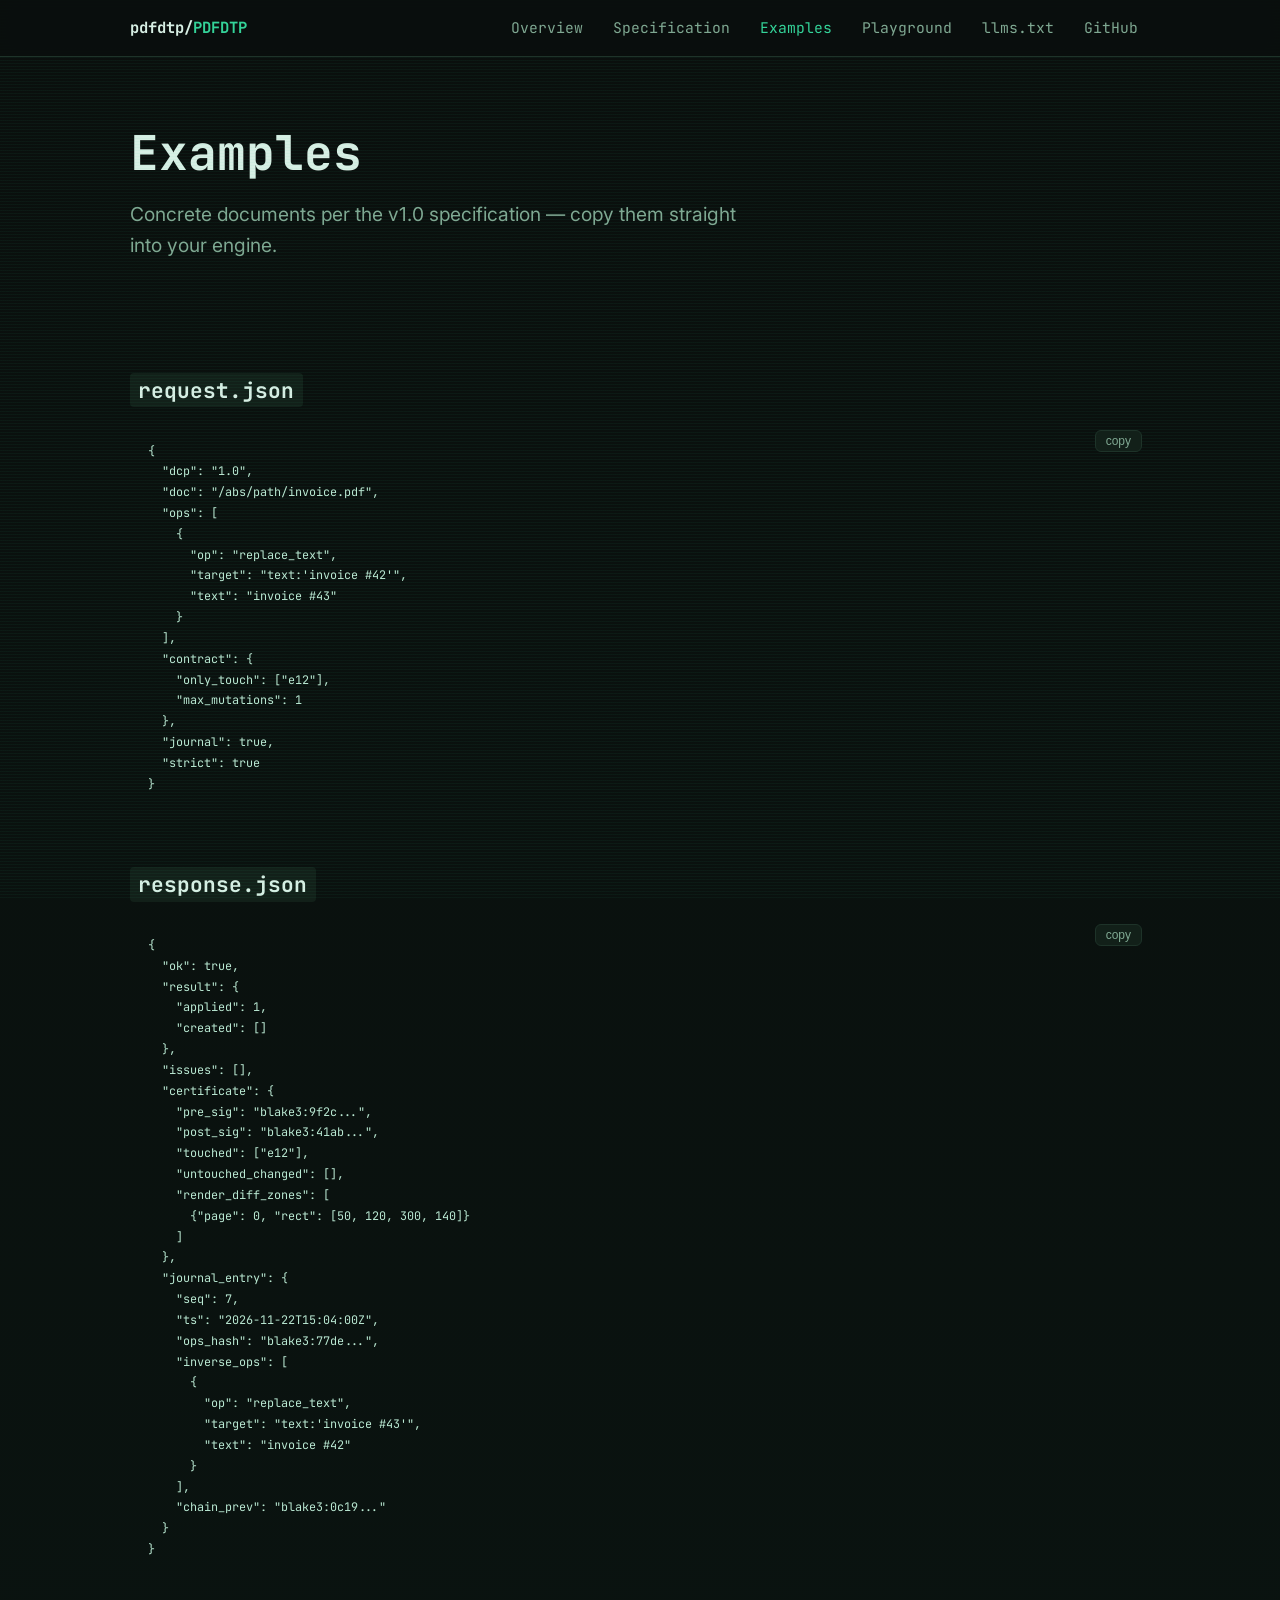
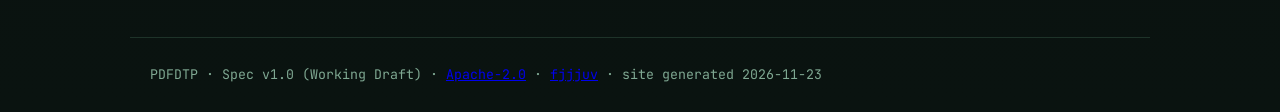
==== examples.html @ 7b794528 "site v2: transaction simulator, assets separes, identite ledger" ====
<!DOCTYPE html><html lang="en"><head>
<meta charset="utf-8"><meta name="viewport" content="width=device-width,initial-scale=1">
<title>PDFDTP — Examples</title>
<meta name="description" content="Worked examples for PDFDTP Document Transaction Protocol (PDF).">
<meta name="keywords" content="PDF, transaction protocol, certificate, journal, audit, rollback, AI agents, MCP, specification, pdfdtp">
<meta name="author" content="fjjjuv">
<meta name="robots" content="index,follow,max-image-preview:large">
<link rel="canonical" href="https://fjjjuv.github.io/pdfdtp/">
<meta property="og:type" content="article"><meta property="og:title" content="PDFDTP — Examples">
<meta property="og:description" content="Worked examples for PDFDTP Document Transaction Protocol (PDF)."><meta property="og:url" content="https://fjjjuv.github.io/pdfdtp/">
<meta name="twitter:card" content="summary"><meta name="twitter:title" content="PDFDTP — Examples">
<script type="application/ld+json">{"@context":"https://schema.org","@type":"TechArticle","headline":"Document Transaction Protocol (PDF)","description":"Worked examples for PDFDTP Document Transaction Protocol (PDF).","author":{"@type":"Person","name":"fjjjuv","url":"https://github.com/fjjjuv"},"license":"https://www.apache.org/licenses/LICENSE-2.0","codeRepository":"https://github.com/fjjjuv/pdfdtp","version":"1.0","inLanguage":"en"}</script>
<link rel="stylesheet" href="assets/style.css">
<link rel="preconnect" href="https://fonts.googleapis.com">
<link href="https://fonts.googleapis.com/css2?family=Inter:wght@400;600;700&family=JetBrains+Mono:wght@400;700&display=swap" rel="stylesheet">
</head><body>
<nav><div class="wrap"><a class="brand" href="index.html"><b>pdfdtp/</b>PDFDTP</a><div class="spacer"></div><a class="link" href="index.html">Overview</a><a class="link" href="spec.html">Specification</a><a class="link active" href="examples.html">Examples</a><a class="link" href="playground.html">Playground</a><a class="link" href="llms.txt">llms.txt</a><a class="link" href="https://github.com/fjjjuv/pdfdtp">GitHub</a><button class="burger" aria-label="menu">≡</button></div></nav>
<div class="wrap"><header class="hero"><h1>Examples</h1><p class="lede">Concrete documents per the v1.0 specification — copy them straight into your engine.</p></header>
<h2><code>request.json</code></h2><pre><code class="language-json">{
  "dcp": "1.0",
  "doc": "/abs/path/invoice.pdf",
  "ops": [
    {
      "op": "replace_text",
      "target": "text:'invoice #42'",
      "text": "invoice #43"
    }
  ],
  "contract": {
    "only_touch": ["e12"],
    "max_mutations": 1
  },
  "journal": true,
  "strict": true
}
</code></pre><h2><code>response.json</code></h2><pre><code class="language-json">{
  "ok": true,
  "result": {
    "applied": 1,
    "created": []
  },
  "issues": [],
  "certificate": {
    "pre_sig": "blake3:9f2c...",
    "post_sig": "blake3:41ab...",
    "touched": ["e12"],
    "untouched_changed": [],
    "render_diff_zones": [
      {"page": 0, "rect": [50, 120, 300, 140]}
    ]
  },
  "journal_entry": {
    "seq": 7,
    "ts": "2026-11-22T15:04:00Z",
    "ops_hash": "blake3:77de...",
    "inverse_ops": [
      {
        "op": "replace_text",
        "target": "text:'invoice #43'",
        "text": "invoice #42"
      }
    ],
    "chain_prev": "blake3:0c19..."
  }
}
</code></pre>
<footer><div class="wrap">PDFDTP · Spec v1.0 (Working Draft) · <a href="https://github.com/fjjjuv/pdfdtp/blob/main/LICENSE">Apache-2.0</a> · <a href="https://github.com/fjjjuv">fjjjuv</a> · site generated 2026-11-23</div></footer>
<script src="assets/main.js"></script></body></html>
---- assets/style.css ----
:root{
  --bg:#0a0f0d; --card:#0f1a16; --bd:#1e3329; --fg:#d7efe4; --mut:#7fa892;
  --acc:#34d399; --acc2:#fbbf24; --err:#f87171;
  --mono:'JetBrains Mono',ui-monospace,SFMono-Regular,Menlo,Consolas,monospace;
}
*{box-sizing:border-box}
body{margin:0;font:15.5px/1.65 'Inter',-apple-system,Segoe UI,Roboto,sans-serif;color:var(--fg);
  background:linear-gradient(180deg,#0a0f0d 0%,#0a1310 100%)}
body::before{content:"";position:fixed;inset:0;pointer-events:none;opacity:.05;
  background:repeating-linear-gradient(0deg,transparent 0 2px,#34d399 2px 3px)}
.wrap{max-width:1060px;margin:0 auto;padding:0 20px}
nav{position:sticky;top:0;z-index:50;background:rgba(10,15,13,.85);backdrop-filter:blur(10px);border-bottom:1px solid var(--bd)}
nav .wrap{display:flex;align-items:center;gap:6px;height:56px}
.brand{font-family:var(--mono);font-weight:700;color:var(--acc);text-decoration:none}
.brand b{color:var(--fg)}
nav a.link{color:var(--mut);text-decoration:none;padding:6px 12px;border-radius:6px;font-size:.92rem;font-family:var(--mono)}
nav a.link:hover{color:var(--acc)}nav a.link.active{color:var(--acc)}
.spacer{flex:1}
.burger{display:none;background:none;border:1px solid var(--bd);border-radius:6px;color:var(--fg);font-size:1.2rem;padding:4px 10px;cursor:pointer}
.hero{padding:60px 0 36px}
.prompt{font-family:var(--mono);color:var(--acc);font-size:.85rem;margin-bottom:10px}
.badge{display:inline-block;font-family:var(--mono);font-size:.75rem;color:var(--acc2);border:1px solid var(--acc2);border-radius:4px;padding:3px 10px;margin-bottom:14px}
h1{font-size:clamp(2rem,5vw,3rem);line-height:1.1;margin:.2em 0;font-family:var(--mono)}
h1 .acc{color:var(--acc)}
.lede{color:var(--mut);font-size:clamp(1rem,2.4vw,1.2rem);max-width:640px}
.cta{display:flex;gap:12px;margin-top:24px;flex-wrap:wrap}
.btn{display:inline-block;padding:10px 20px;border-radius:6px;text-decoration:none;font-family:var(--mono);font-weight:600;font-size:.9rem;transition:.15s}
.btn.pri{background:var(--acc);color:#04140d}
.btn.sec{border:1px solid var(--bd);color:var(--acc)}
.btn:hover{transform:translateY(-2px)}
.grid{display:grid;gap:14px;grid-template-columns:repeat(auto-fit,minmax(250px,1fr))}
.card{background:var(--card);border:1px solid var(--bd);border-radius:10px;padding:18px}
.card h3{margin:0 0 8px;font-size:.98rem;color:var(--acc);font-family:var(--mono)}
.card p{margin:0;color:var(--mut);font-size:.92rem}
.term{background:#060b09;border:1px solid var(--bd);border-radius:10px;overflow:hidden;margin:20px 0}
.term .bar{display:flex;align-items:center;gap:6px;padding:9px 14px;background:#0c1512;border-bottom:1px solid var(--bd);font-family:var(--mono);font-size:.75rem;color:var(--mut)}
.term .dot{width:10px;height:10px;border-radius:50%}
pre{margin:0;padding:18px;overflow:auto;font-size:.84rem;line-height:1.55;color:#b9e8d2}
code,pre{font-family:var(--mono)}
code{background:#122019;padding:.15em .4em;border-radius:4px;font-size:.88em}
pre code{background:none;padding:0}
h2{font-size:1.5rem;margin:2.2em 0 .5em;font-family:var(--mono)}
.mut{color:var(--mut)}
.tblwrap{overflow-x:auto}
table{border-collapse:collapse;width:100%;font-size:.9rem}
td,th{border:1px solid var(--bd);padding:8px 12px;text-align:left;vertical:top}
th{background:#0c1512;color:var(--acc);font-family:var(--mono)}
footer{margin-top:60px;border-top:1px solid var(--bd);padding:26px 0;color:var(--mut);font-size:.83rem;font-family:var(--mono)}
.layout{display:grid;grid-template-columns:230px 1fr;gap:40px;padding-top:30px}
.toc{position:sticky;top:76px;align-self:start;max-height:calc(100vh - 96px);overflow:auto;font-size:.83rem;font-family:var(--mono)}
.toc a{display:block;color:var(--mut);text-decoration:none;padding:4px 10px;border-left:2px solid var(--bd)}
.toc a.on{color:var(--acc);border-left-color:var(--acc)}
.toc a.l3{padding-left:24px;font-size:.8rem}
article h2{border-bottom:1px solid var(--bd);padding-bottom:.3rem}
article a{color:var(--acc)}
.copy{position:relative}
.copy button{position:absolute;top:8px;right:8px;background:#122019;border:1px solid var(--bd);color:var(--mut);border-radius:6px;padding:3px 10px;font-size:.75rem;cursor:pointer}
.copy button:hover{color:var(--fg)}
.flow{display:flex;flex-direction:column;gap:10px;margin:22px 0}
.fstep{display:flex;align-items:center;gap:14px;border:1px solid var(--bd);border-radius:8px;padding:12px 16px;transition:.35s;opacity:.45}
.fstep .n{font-family:var(--mono);color:var(--mut);font-size:.8rem;min-width:26px}
.fstep.on{opacity:1;border-color:var(--acc);box-shadow:0 0 16px #34d39922}
.fstep.on .n{color:var(--acc)}
.cert{border:1px solid var(--acc);border-radius:10px;padding:16px;margin-top:16px;display:none}
.cert.show{display:block;animation:pop .4s}
@keyframes pop{from{opacity:0;transform:translateY(8px)}to{opacity:1}}
button.run{background:var(--acc);border:none;color:#04140d;font-family:var(--mono);font-weight:700;padding:12px 24px;border-radius:6px;cursor:pointer;font-size:.95rem}
button.run:disabled{opacity:.5;cursor:default}
@media (max-width:820px){
  .layout{grid-template-columns:1fr}
  .toc{position:static;max-height:none}
  nav a.link{display:none}
  nav.open .wrap{flex-wrap:wrap;padding:8px 0;height:auto}
  nav.open a.link{display:block;width:100%}
  .burger{display:block}
}
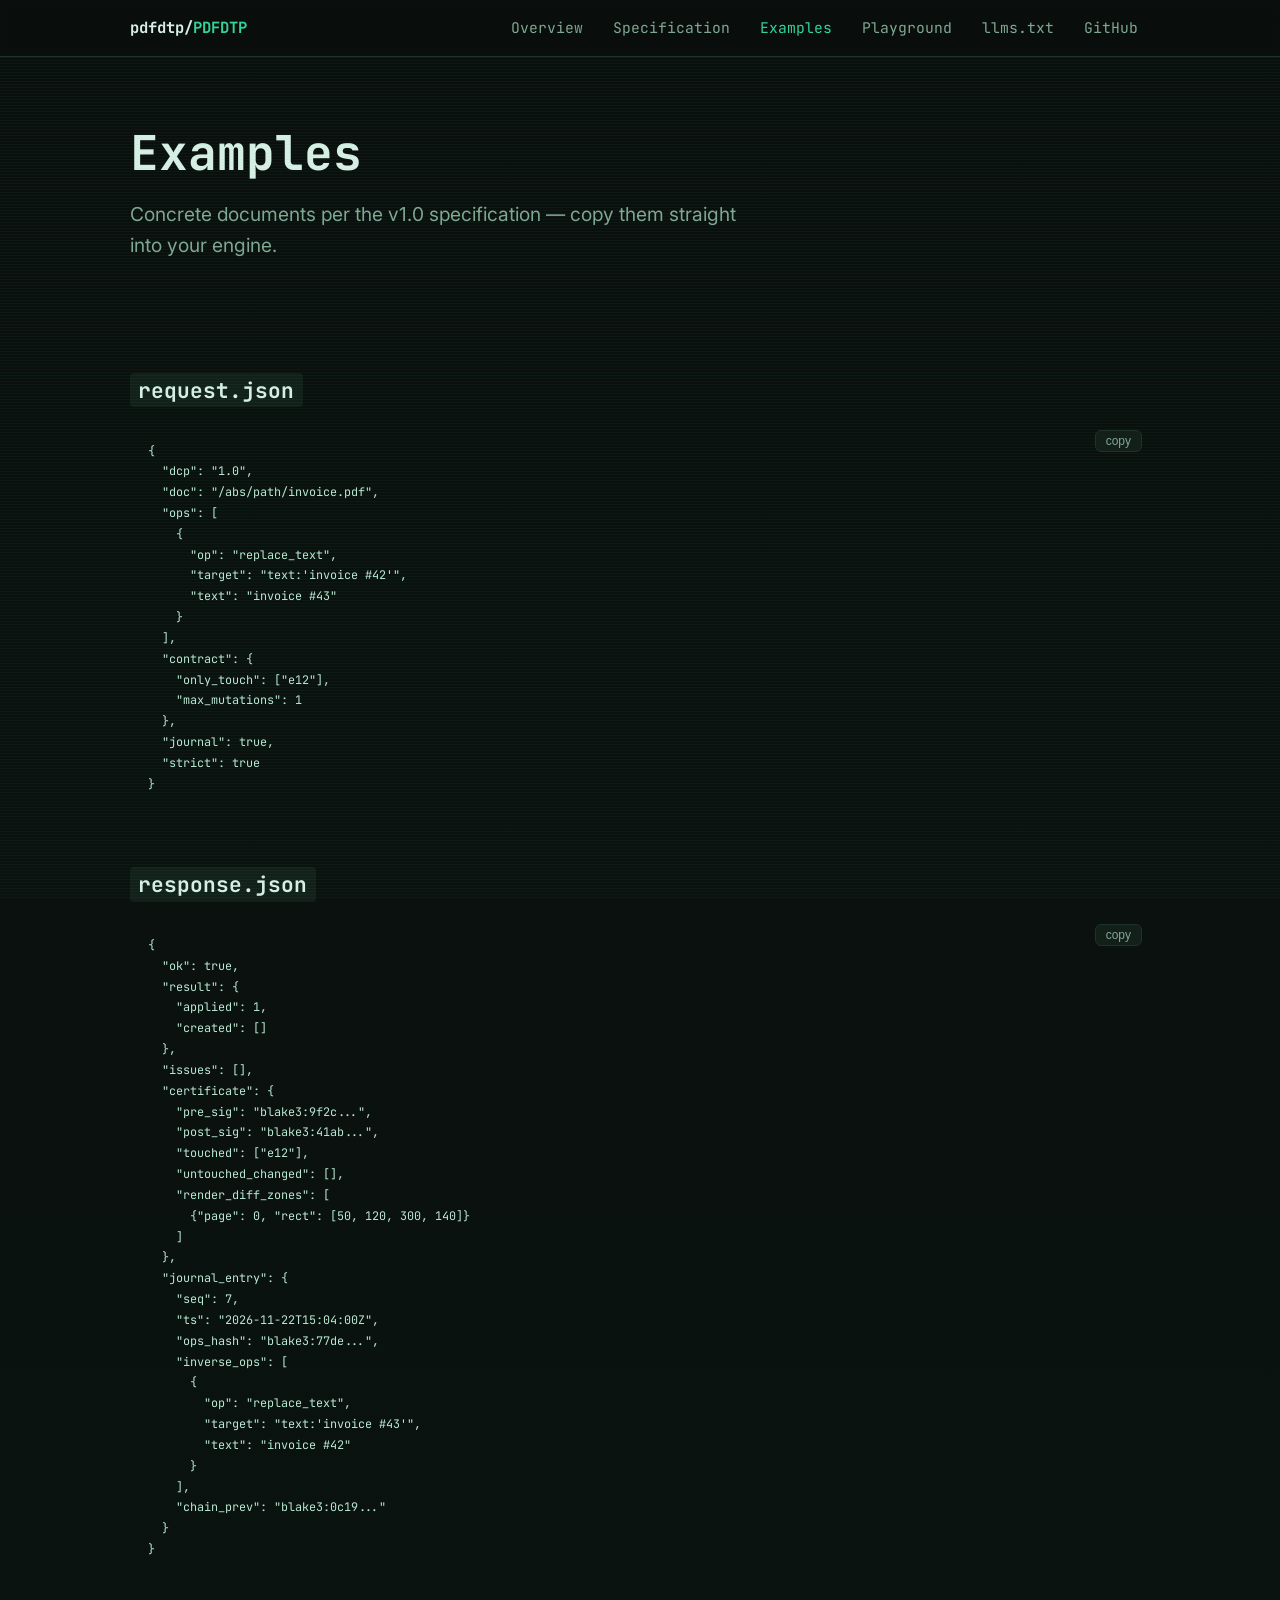
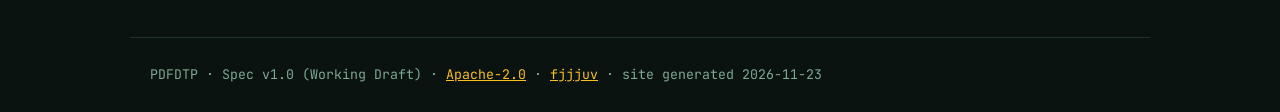
==== commit 00418cc0: "fix: JSON visible sur pdfad (fond sombre), steps lisibles, favicons" ====
--- a/examples.html
+++ b/examples.html
@@ -1,5 +1,6 @@
 <!DOCTYPE html><html lang="en"><head>
 <meta charset="utf-8"><meta name="viewport" content="width=device-width,initial-scale=1">
+<link rel="icon" href="data:image/svg+xml,%3Csvg xmlns='http://www.w3.org/2000/svg' viewBox='0 0 32 32'%3E%3Crect width='32' height='32' rx='7' fill='%2334d399'/%3E%3Ctext x='16' y='22' font-family='monospace' font-size='17' font-weight='bold' text-anchor='middle' fill='%230a0f14'%3EP%3C/text%3E%3C/svg%3E">
 <title>PDFDTP — Examples</title>
 <meta name="description" content="Worked examples for PDFDTP Document Transaction Protocol (PDF).">
 <meta name="keywords" content="PDF, transaction protocol, certificate, journal, audit, rollback, AI agents, MCP, specification, pdfdtp">
--- a/assets/style.css
+++ b/assets/style.css
@@ -9,6 +9,7 @@
   background:linear-gradient(180deg,#0a0f0d 0%,#0a1310 100%)}
 body::before{content:"";position:fixed;inset:0;pointer-events:none;opacity:.05;
   background:repeating-linear-gradient(0deg,transparent 0 2px,#34d399 2px 3px)}
+a{color:var(--acc2)}a:visited{color:#f59e0b}a:hover{filter:brightness(1.2)}
 .wrap{max-width:1060px;margin:0 auto;padding:0 20px}
 nav{position:sticky;top:0;z-index:50;background:rgba(10,15,13,.85);backdrop-filter:blur(10px);border-bottom:1px solid var(--bd)}
 nav .wrap{display:flex;align-items:center;gap:6px;height:56px}
@@ -53,12 +54,12 @@
 .toc a.on{color:var(--acc);border-left-color:var(--acc)}
 .toc a.l3{padding-left:24px;font-size:.8rem}
 article h2{border-bottom:1px solid var(--bd);padding-bottom:.3rem}
-article a{color:var(--acc)}
+article a{color:var(--acc2)}
 .copy{position:relative}
 .copy button{position:absolute;top:8px;right:8px;background:#122019;border:1px solid var(--bd);color:var(--mut);border-radius:6px;padding:3px 10px;font-size:.75rem;cursor:pointer}
 .copy button:hover{color:var(--fg)}
 .flow{display:flex;flex-direction:column;gap:10px;margin:22px 0}
-.fstep{display:flex;align-items:center;gap:14px;border:1px solid var(--bd);border-radius:8px;padding:12px 16px;transition:.35s;opacity:.45}
+.fstep{display:flex;align-items:center;gap:14px;border:1px solid var(--bd);border-radius:8px;padding:12px 16px;transition:.35s;opacity:.75}
 .fstep .n{font-family:var(--mono);color:var(--mut);font-size:.8rem;min-width:26px}
 .fstep.on{opacity:1;border-color:var(--acc);box-shadow:0 0 16px #34d39922}
 .fstep.on .n{color:var(--acc)}
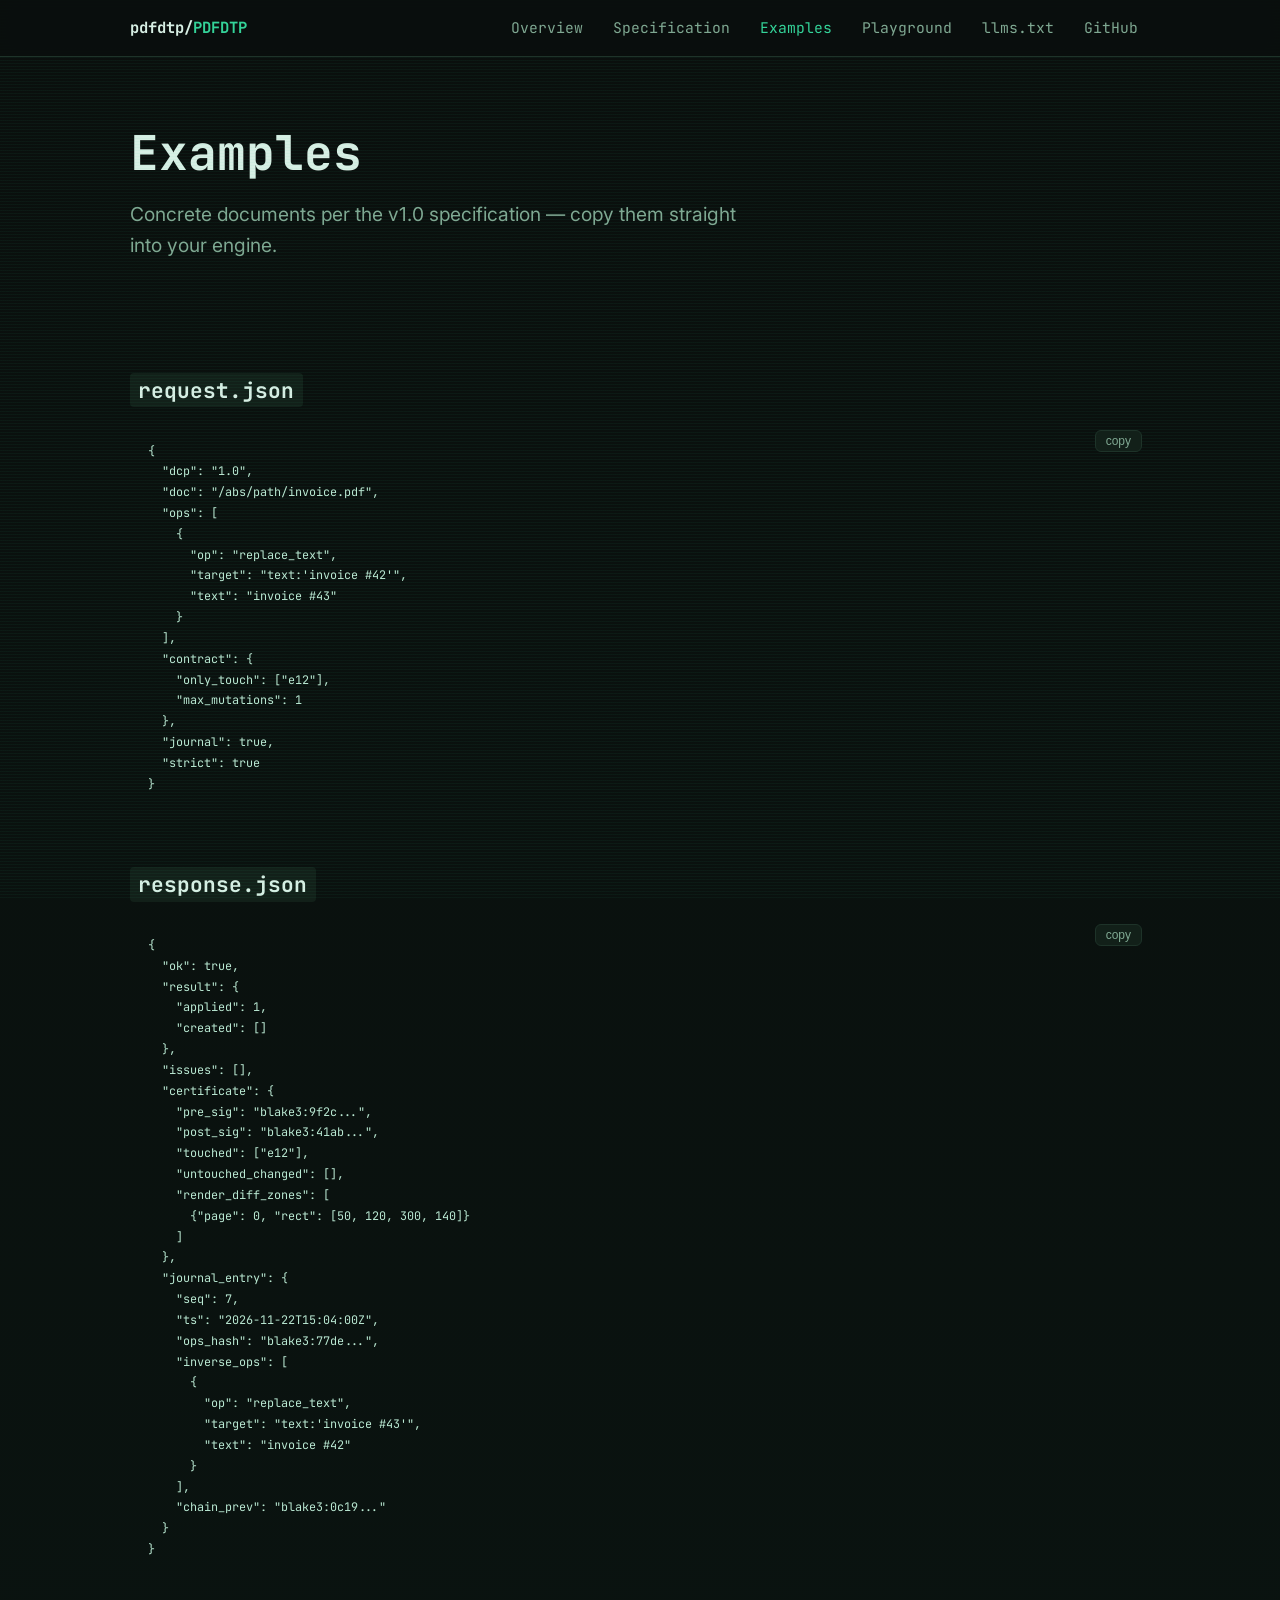
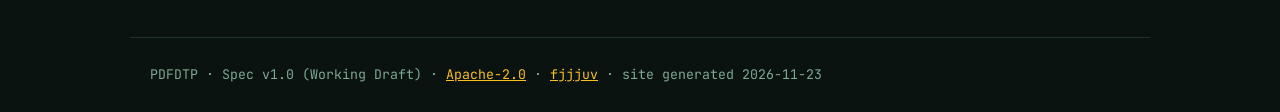
==== commit 9cb290a6: "cache-bust style.css?v=3" ====
--- a/examples.html
+++ b/examples.html
@@ -11,7 +11,7 @@
 <meta property="og:description" content="Worked examples for PDFDTP Document Transaction Protocol (PDF)."><meta property="og:url" content="https://fjjjuv.github.io/pdfdtp/">
 <meta name="twitter:card" content="summary"><meta name="twitter:title" content="PDFDTP — Examples">
 <script type="application/ld+json">{"@context":"https://schema.org","@type":"TechArticle","headline":"Document Transaction Protocol (PDF)","description":"Worked examples for PDFDTP Document Transaction Protocol (PDF).","author":{"@type":"Person","name":"fjjjuv","url":"https://github.com/fjjjuv"},"license":"https://www.apache.org/licenses/LICENSE-2.0","codeRepository":"https://github.com/fjjjuv/pdfdtp","version":"1.0","inLanguage":"en"}</script>
-<link rel="stylesheet" href="assets/style.css">
+<link rel="stylesheet" href="assets/style.css?v=3">
 <link rel="preconnect" href="https://fonts.googleapis.com">
 <link href="https://fonts.googleapis.com/css2?family=Inter:wght@400;600;700&family=JetBrains+Mono:wght@400;700&display=swap" rel="stylesheet">
 </head><body>
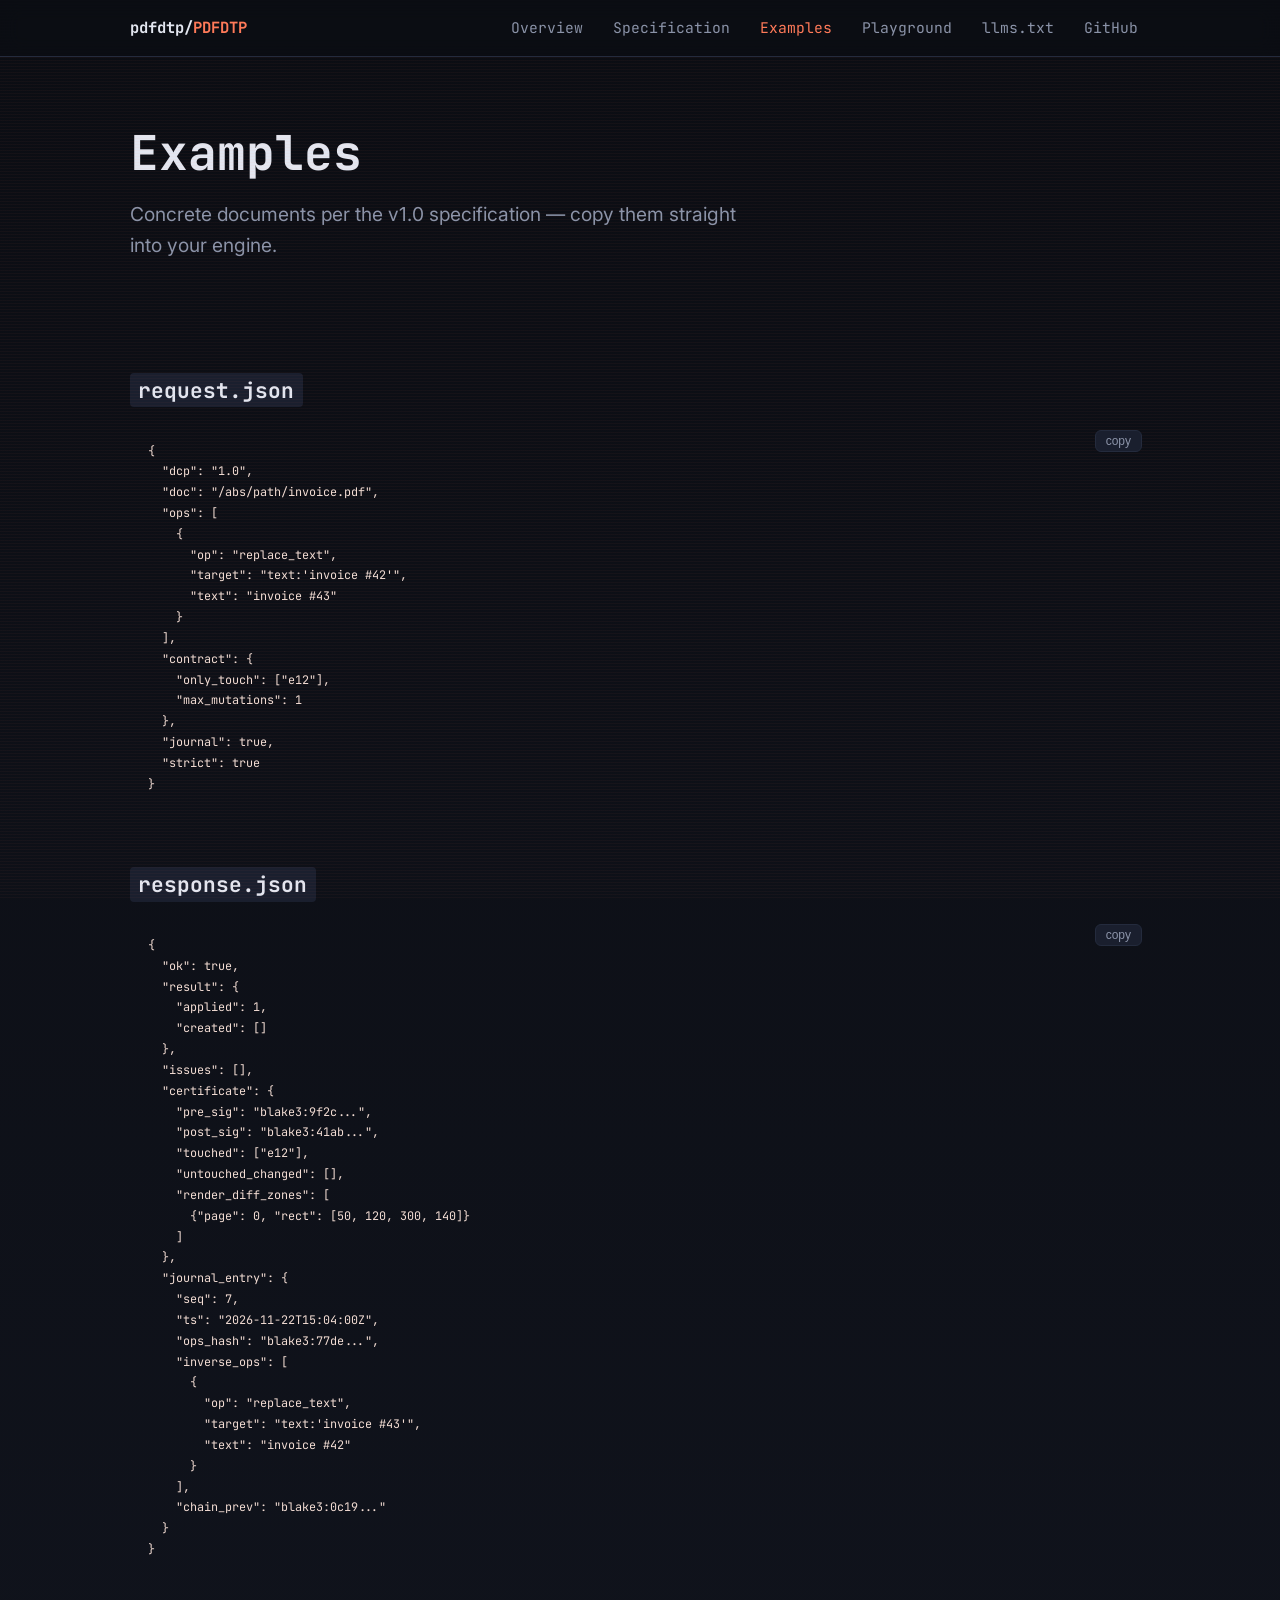
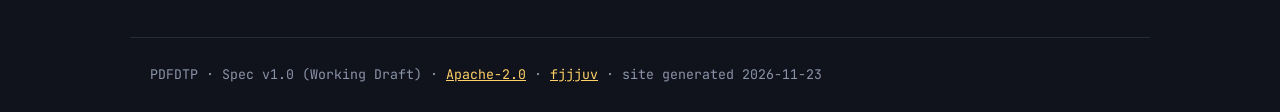
==== commit b245b9aa: "Restyle site: slate + coral theme" ====
--- a/examples.html
+++ b/examples.html
@@ -1,6 +1,6 @@
 <!DOCTYPE html><html lang="en"><head>
 <meta charset="utf-8"><meta name="viewport" content="width=device-width,initial-scale=1">
-<link rel="icon" href="data:image/svg+xml,%3Csvg xmlns='http://www.w3.org/2000/svg' viewBox='0 0 32 32'%3E%3Crect width='32' height='32' rx='7' fill='%2334d399'/%3E%3Ctext x='16' y='22' font-family='monospace' font-size='17' font-weight='bold' text-anchor='middle' fill='%230a0f14'%3EP%3C/text%3E%3C/svg%3E">
+<link rel="icon" href="data:image/svg+xml,%3Csvg xmlns='http://www.w3.org/2000/svg' viewBox='0 0 32 32'%3E%3Crect width='32' height='32' rx='7' fill='%23ff7a59'/%3E%3Ctext x='16' y='22' font-family='monospace' font-size='17' font-weight='bold' text-anchor='middle' fill='%230a0f14'%3EP%3C/text%3E%3C/svg%3E">
 <title>PDFDTP — Examples</title>
 <meta name="description" content="Worked examples for PDFDTP Document Transaction Protocol (PDF).">
 <meta name="keywords" content="PDF, transaction protocol, certificate, journal, audit, rollback, AI agents, MCP, specification, pdfdtp">
@@ -11,7 +11,7 @@
 <meta property="og:description" content="Worked examples for PDFDTP Document Transaction Protocol (PDF)."><meta property="og:url" content="https://fjjjuv.github.io/pdfdtp/">
 <meta name="twitter:card" content="summary"><meta name="twitter:title" content="PDFDTP — Examples">
 <script type="application/ld+json">{"@context":"https://schema.org","@type":"TechArticle","headline":"Document Transaction Protocol (PDF)","description":"Worked examples for PDFDTP Document Transaction Protocol (PDF).","author":{"@type":"Person","name":"fjjjuv","url":"https://github.com/fjjjuv"},"license":"https://www.apache.org/licenses/LICENSE-2.0","codeRepository":"https://github.com/fjjjuv/pdfdtp","version":"1.0","inLanguage":"en"}</script>
-<link rel="stylesheet" href="assets/style.css?v=3">
+<link rel="stylesheet" href="assets/style.css?v=4">
 <link rel="preconnect" href="https://fonts.googleapis.com">
 <link href="https://fonts.googleapis.com/css2?family=Inter:wght@400;600;700&family=JetBrains+Mono:wght@400;700&display=swap" rel="stylesheet">
 </head><body>
--- a/assets/style.css
+++ b/assets/style.css
@@ -1,17 +1,17 @@
 
 :root{
-  --bg:#0a0f0d; --card:#0f1a16; --bd:#1e3329; --fg:#d7efe4; --mut:#7fa892;
-  --acc:#34d399; --acc2:#fbbf24; --err:#f87171;
+  --bg:#0b0d13; --card:#12151f; --bd:#242b3d; --fg:#e3e6f0; --mut:#8b93a8;
+  --acc:#ff7a59; --acc2:#ffd166; --err:#f87171;
   --mono:'JetBrains Mono',ui-monospace,SFMono-Regular,Menlo,Consolas,monospace;
 }
 *{box-sizing:border-box}
 body{margin:0;font:15.5px/1.65 'Inter',-apple-system,Segoe UI,Roboto,sans-serif;color:var(--fg);
-  background:linear-gradient(180deg,#0a0f0d 0%,#0a1310 100%)}
-body::before{content:"";position:fixed;inset:0;pointer-events:none;opacity:.05;
-  background:repeating-linear-gradient(0deg,transparent 0 2px,#34d399 2px 3px)}
-a{color:var(--acc2)}a:visited{color:#f59e0b}a:hover{filter:brightness(1.2)}
+  background:linear-gradient(180deg,#0b0d13 0%,#10131c 100%)}
+body::before{content:"";position:fixed;inset:0;pointer-events:none;opacity:.04;
+  background:repeating-linear-gradient(0deg,transparent 0 2px,#ff7a59 2px 3px)}
+a{color:var(--acc2)}a:visited{color:#eab308}a:hover{filter:brightness(1.15)}
 .wrap{max-width:1060px;margin:0 auto;padding:0 20px}
-nav{position:sticky;top:0;z-index:50;background:rgba(10,15,13,.85);backdrop-filter:blur(10px);border-bottom:1px solid var(--bd)}
+nav{position:sticky;top:0;z-index:50;background:rgba(11,13,19,.85);backdrop-filter:blur(10px);border-bottom:1px solid var(--bd)}
 nav .wrap{display:flex;align-items:center;gap:6px;height:56px}
 .brand{font-family:var(--mono);font-weight:700;color:var(--acc);text-decoration:none}
 .brand b{color:var(--fg)}
@@ -27,26 +27,26 @@
 .lede{color:var(--mut);font-size:clamp(1rem,2.4vw,1.2rem);max-width:640px}
 .cta{display:flex;gap:12px;margin-top:24px;flex-wrap:wrap}
 .btn{display:inline-block;padding:10px 20px;border-radius:6px;text-decoration:none;font-family:var(--mono);font-weight:600;font-size:.9rem;transition:.15s}
-.btn.pri{background:var(--acc);color:#04140d}
+.btn.pri{background:var(--acc);color:#1a0d08}
 .btn.sec{border:1px solid var(--bd);color:var(--acc)}
 .btn:hover{transform:translateY(-2px)}
 .grid{display:grid;gap:14px;grid-template-columns:repeat(auto-fit,minmax(250px,1fr))}
 .card{background:var(--card);border:1px solid var(--bd);border-radius:10px;padding:18px}
 .card h3{margin:0 0 8px;font-size:.98rem;color:var(--acc);font-family:var(--mono)}
 .card p{margin:0;color:var(--mut);font-size:.92rem}
-.term{background:#060b09;border:1px solid var(--bd);border-radius:10px;overflow:hidden;margin:20px 0}
-.term .bar{display:flex;align-items:center;gap:6px;padding:9px 14px;background:#0c1512;border-bottom:1px solid var(--bd);font-family:var(--mono);font-size:.75rem;color:var(--mut)}
+.term{background:#07090f;border:1px solid var(--bd);border-radius:10px;overflow:hidden;margin:20px 0}
+.term .bar{display:flex;align-items:center;gap:6px;padding:9px 14px;background:#10141f;border-bottom:1px solid var(--bd);font-family:var(--mono);font-size:.75rem;color:var(--mut)}
 .term .dot{width:10px;height:10px;border-radius:50%}
-pre{margin:0;padding:18px;overflow:auto;font-size:.84rem;line-height:1.55;color:#b9e8d2}
+pre{margin:0;padding:18px;overflow:auto;font-size:.84rem;line-height:1.55;color:#f2dcd3}
 code,pre{font-family:var(--mono)}
-code{background:#122019;padding:.15em .4em;border-radius:4px;font-size:.88em}
+code{background:#1a1f2e;padding:.15em .4em;border-radius:4px;font-size:.88em}
 pre code{background:none;padding:0}
 h2{font-size:1.5rem;margin:2.2em 0 .5em;font-family:var(--mono)}
 .mut{color:var(--mut)}
 .tblwrap{overflow-x:auto}
 table{border-collapse:collapse;width:100%;font-size:.9rem}
 td,th{border:1px solid var(--bd);padding:8px 12px;text-align:left;vertical:top}
-th{background:#0c1512;color:var(--acc);font-family:var(--mono)}
+th{background:#10141f;color:var(--acc);font-family:var(--mono)}
 footer{margin-top:60px;border-top:1px solid var(--bd);padding:26px 0;color:var(--mut);font-size:.83rem;font-family:var(--mono)}
 .layout{display:grid;grid-template-columns:230px 1fr;gap:40px;padding-top:30px}
 .toc{position:sticky;top:76px;align-self:start;max-height:calc(100vh - 96px);overflow:auto;font-size:.83rem;font-family:var(--mono)}
@@ -56,17 +56,17 @@
 article h2{border-bottom:1px solid var(--bd);padding-bottom:.3rem}
 article a{color:var(--acc2)}
 .copy{position:relative}
-.copy button{position:absolute;top:8px;right:8px;background:#122019;border:1px solid var(--bd);color:var(--mut);border-radius:6px;padding:3px 10px;font-size:.75rem;cursor:pointer}
+.copy button{position:absolute;top:8px;right:8px;background:#1a1f2e;border:1px solid var(--bd);color:var(--mut);border-radius:6px;padding:3px 10px;font-size:.75rem;cursor:pointer}
 .copy button:hover{color:var(--fg)}
 .flow{display:flex;flex-direction:column;gap:10px;margin:22px 0}
 .fstep{display:flex;align-items:center;gap:14px;border:1px solid var(--bd);border-radius:8px;padding:12px 16px;transition:.35s;opacity:.75}
 .fstep .n{font-family:var(--mono);color:var(--mut);font-size:.8rem;min-width:26px}
-.fstep.on{opacity:1;border-color:var(--acc);box-shadow:0 0 16px #34d39922}
+.fstep.on{opacity:1;border-color:var(--acc);box-shadow:0 0 16px #ff7a5929}
 .fstep.on .n{color:var(--acc)}
 .cert{border:1px solid var(--acc);border-radius:10px;padding:16px;margin-top:16px;display:none}
 .cert.show{display:block;animation:pop .4s}
 @keyframes pop{from{opacity:0;transform:translateY(8px)}to{opacity:1}}
-button.run{background:var(--acc);border:none;color:#04140d;font-family:var(--mono);font-weight:700;padding:12px 24px;border-radius:6px;cursor:pointer;font-size:.95rem}
+button.run{background:var(--acc);border:none;color:#1a0d08;font-family:var(--mono);font-weight:700;padding:12px 24px;border-radius:6px;cursor:pointer;font-size:.95rem}
 button.run:disabled{opacity:.5;cursor:default}
 @media (max-width:820px){
   .layout{grid-template-columns:1fr}
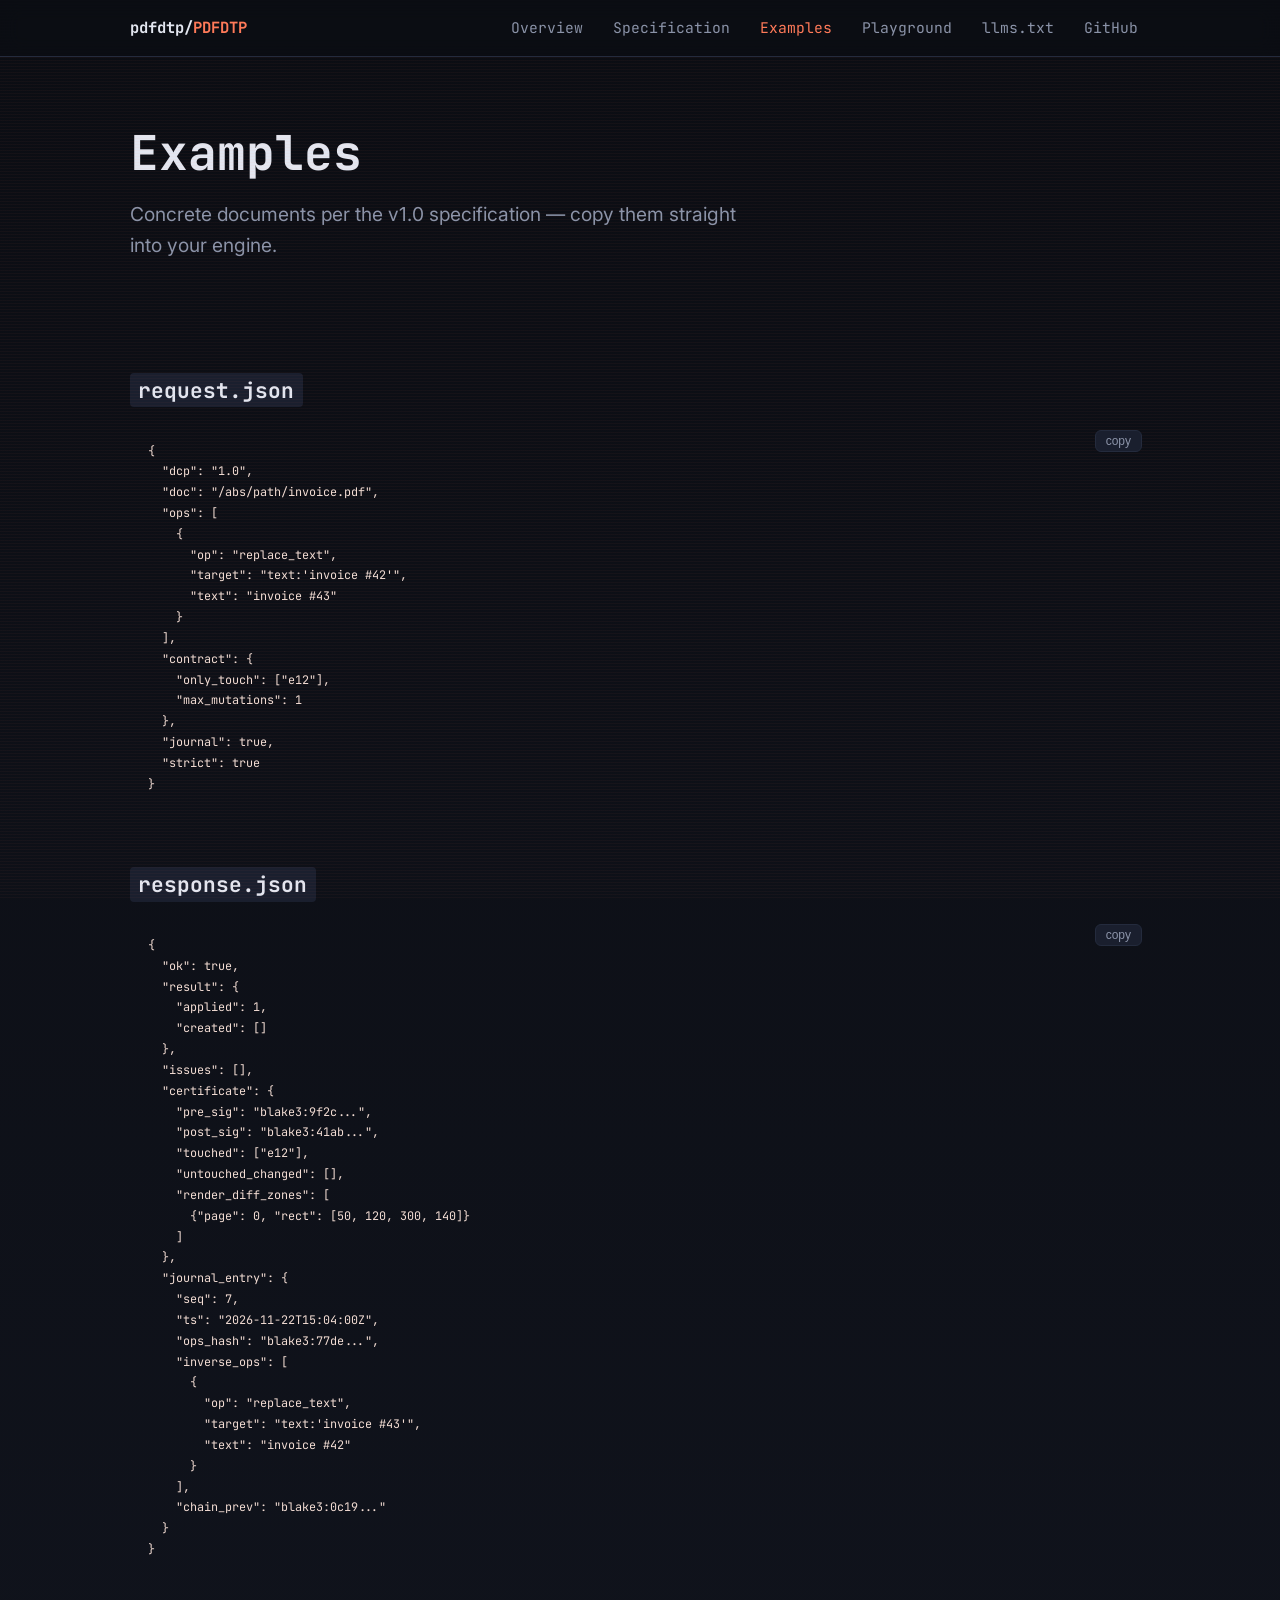
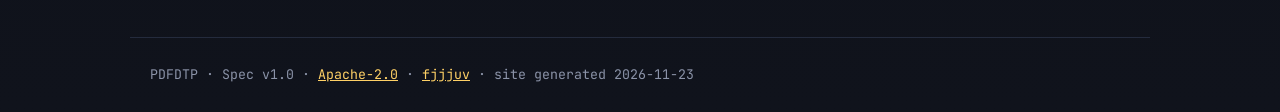
==== commit 40580690: "Sites: stable v1.0 status" ====
--- a/examples.html
+++ b/examples.html
@@ -65,5 +65,5 @@
   }
 }
 </code></pre>
-<footer><div class="wrap">PDFDTP · Spec v1.0 (Working Draft) · <a href="https://github.com/fjjjuv/pdfdtp/blob/main/LICENSE">Apache-2.0</a> · <a href="https://github.com/fjjjuv">fjjjuv</a> · site generated 2026-11-23</div></footer>
+<footer><div class="wrap">PDFDTP · Spec v1.0 · <a href="https://github.com/fjjjuv/pdfdtp/blob/main/LICENSE">Apache-2.0</a> · <a href="https://github.com/fjjjuv">fjjjuv</a> · site generated 2026-11-23</div></footer>
 <script src="assets/main.js"></script></body></html>
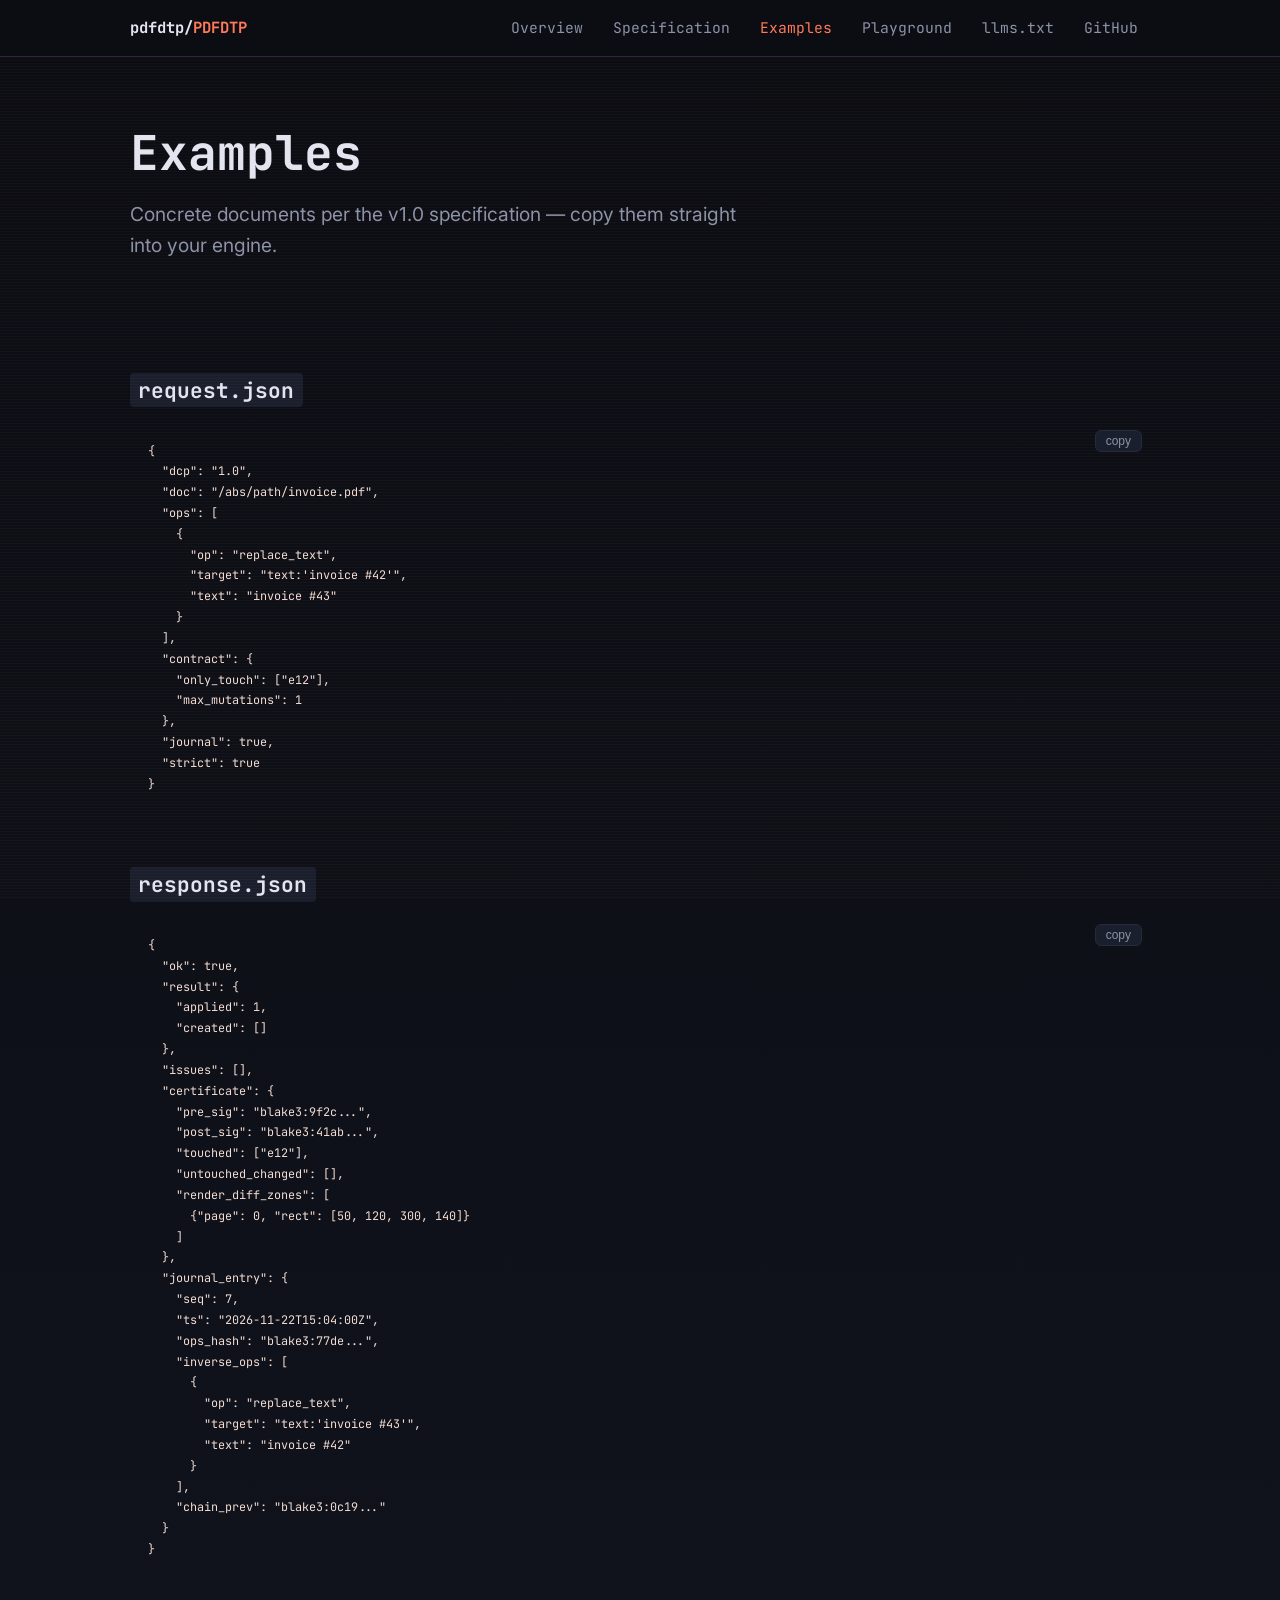
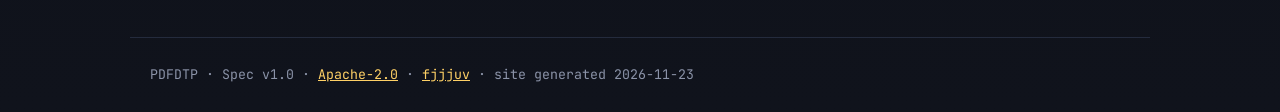
==== commit 1be3af65: "Remove pdfbadger mentions" ====
--- a/examples.html
+++ b/examples.html
@@ -6,6 +6,7 @@
 <meta name="keywords" content="PDF, transaction protocol, certificate, journal, audit, rollback, AI agents, MCP, specification, pdfdtp">
 <meta name="author" content="fjjjuv">
 <meta name="robots" content="index,follow,max-image-preview:large">
+
 <link rel="canonical" href="https://fjjjuv.github.io/pdfdtp/">
 <meta property="og:type" content="article"><meta property="og:title" content="PDFDTP — Examples">
 <meta property="og:description" content="Worked examples for PDFDTP Document Transaction Protocol (PDF)."><meta property="og:url" content="https://fjjjuv.github.io/pdfdtp/">
